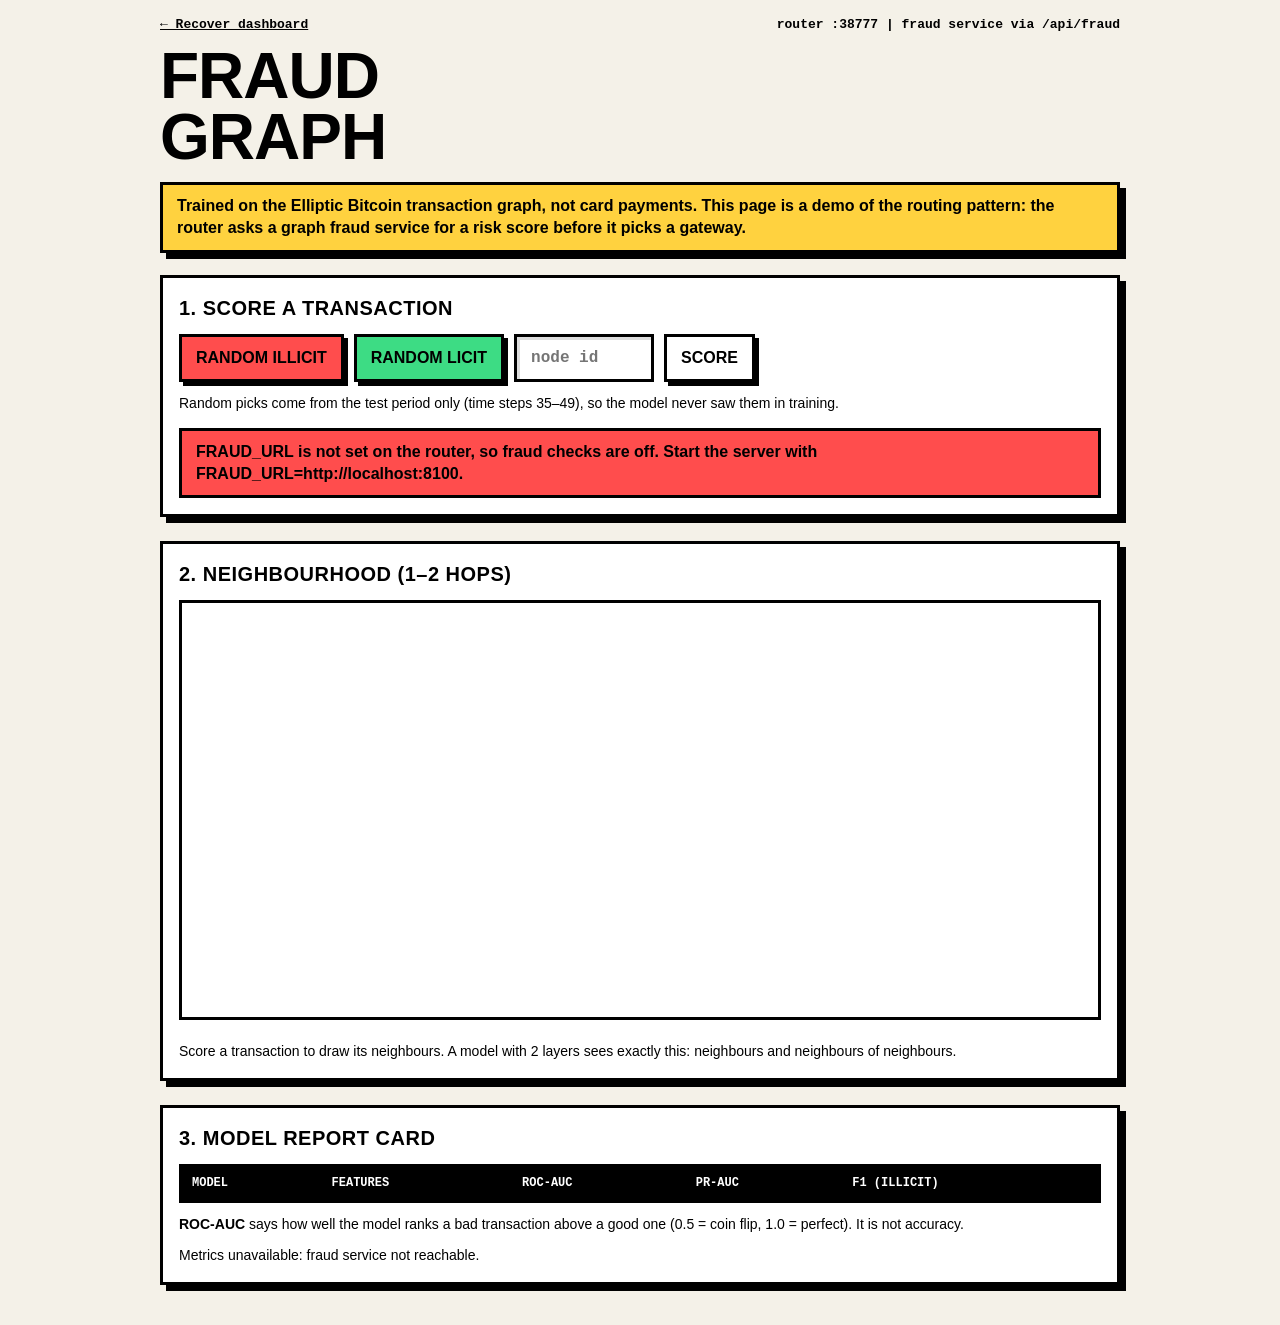
==== web/fraud.html @ 58b9efa0 "Add SmartRoute router + graph fraud check (GCN on Elliptic) - cmd/server/router.go: SmartRoute EWMA/" ====
<!doctype html>
<html lang="en">
<head>
<meta charset="utf-8">
<meta name="viewport" content="width=device-width, initial-scale=1">
<title>Fraud Graph</title>
<style>
  :root{
    --bg:#f4f1e8; --ink:#000; --card:#fff;
    --red:#ff4d4d; --green:#3ddc84; --yellow:#ffd23f;
    --b:3px solid var(--ink); --sh:6px 6px 0 var(--ink);
    --sans:"Helvetica Neue",Helvetica,Arial,sans-serif;
    --mono:ui-monospace,"SF Mono",Menlo,Consolas,monospace;
  }
  *{box-sizing:border-box}
  body{margin:0;background:var(--bg);color:var(--ink);font-family:var(--sans);font-size:16px;line-height:1.4;padding:16px}
  main{max-width:960px;margin:0 auto}
  h1{font-size:clamp(34px,8vw,64px);line-height:.95;margin:0 0 8px;text-transform:uppercase;letter-spacing:-1px;font-weight:900}
  h2{font-size:20px;margin:0 0 12px;text-transform:uppercase;font-weight:900;letter-spacing:.5px}
  a{color:var(--ink);font-weight:700}
  .top{display:flex;justify-content:space-between;align-items:center;gap:12px;flex-wrap:wrap;margin-bottom:12px;font-family:var(--mono);font-size:13px;font-weight:700}
  .note{background:var(--yellow);border:var(--b);box-shadow:var(--sh);padding:10px 14px;font-weight:700;margin:14px 0 22px}
  .card{background:var(--card);border:var(--b);box-shadow:var(--sh);padding:16px;margin-bottom:24px}
  .row{display:flex;gap:10px;flex-wrap:wrap;align-items:stretch}
  button,input{font:inherit;font-weight:800;border:var(--b);border-radius:0;padding:10px 14px;background:var(--card);color:var(--ink)}
  input{font-family:var(--mono);width:140px;box-shadow:inset 3px 3px 0 #0002}
  button{cursor:pointer;box-shadow:4px 4px 0 var(--ink);text-transform:uppercase;transition:none}
  button:active{transform:translate(4px,4px);box-shadow:0 0 0 var(--ink)}
  button:focus-visible,input:focus-visible{outline:3px solid var(--ink);outline-offset:3px}
  .b-red{background:var(--red)} .b-green{background:var(--green)}
  .result{display:grid;grid-template-columns:1fr;gap:16px;margin-top:16px}
  @media(min-width:700px){.result{grid-template-columns:1fr 1fr}}
  .big{font-family:var(--mono);font-size:clamp(56px,14vw,96px);font-weight:900;line-height:1}
  .bar{height:28px;border:var(--b);background:#fff;position:relative;margin:10px 0}
  .bar>i{display:block;height:100%;background:var(--ink)}
  .bar>b{position:absolute;top:-6px;bottom:-6px;width:3px;background:var(--ink)}
  .tick{font-family:var(--mono);font-size:12px;font-weight:700;display:flex;justify-content:space-between}
  .badge{display:inline-block;border:var(--b);box-shadow:4px 4px 0 var(--ink);padding:6px 14px;font-size:28px;font-weight:900;text-transform:uppercase}
  .ROUTED{background:var(--green)} .REVIEW{background:var(--yellow)} .BLOCKED{background:var(--red)}
  dl{margin:14px 0 0;display:grid;grid-template-columns:auto 1fr;gap:4px 14px;font-family:var(--mono);font-size:14px}
  dt{font-weight:800} dd{margin:0}
  svg{width:100%;height:auto;max-height:420px;display:block;background:#fff;border:var(--b)}
  .legend{display:flex;gap:14px;flex-wrap:wrap;font-family:var(--mono);font-size:13px;font-weight:700;margin-top:10px}
  .sw{display:inline-block;width:14px;height:14px;border:3px solid var(--ink);vertical-align:-2px;margin-right:6px}
  .scroll{overflow-x:auto}
  table{border-collapse:collapse;width:100%;font-family:var(--mono);font-size:14px;min-width:560px}
  th,td{border:var(--b);padding:8px 10px;text-align:left}
  th{background:var(--ink);color:#fff;text-transform:uppercase;font-size:12px}
  tr.hl td{background:var(--yellow);font-weight:800}
  .err{background:var(--red);border:var(--b);padding:10px 14px;font-weight:800;margin-top:14px}
  .muted{font-size:14px;margin:12px 0 0}
  .hidden{display:none}
</style>
</head>
<body>
<main>
  <div class="top"><a href="/">&larr; Recover dashboard</a><span id="ports"></span></div>
  <h1>Fraud<br>Graph</h1>
  <div class="note">Trained on the Elliptic Bitcoin transaction graph, not card payments. This page is a demo of the routing pattern: the router asks a graph fraud service for a risk score before it picks a gateway.</div>

  <section class="card" aria-labelledby="h-score">
    <h2 id="h-score">1. Score a transaction</h2>
    <div class="row">
      <button class="b-red" id="bIll">Random illicit</button>
      <button class="b-green" id="bLic">Random licit</button>
      <input id="nodeId" inputmode="numeric" placeholder="node id" aria-label="node id">
      <button id="bGo">Score</button>
    </div>
    <p class="muted">Random picks come from the test period only (time steps 35&ndash;49), so the model never saw them in training.</p>
    <div id="err" class="err hidden" role="alert"></div>
    <div id="result" class="result hidden">
      <div>
        <div class="tick"><span>RISK (P illicit)</span><span id="splitTag"></span></div>
        <div class="big" id="risk">-</div>
        <div class="bar" id="bar"><i id="barFill"></i><b id="tReview"></b><b id="tBlock"></b></div>
        <div class="tick"><span>0</span><span id="tLabels"></span><span>1</span></div>
      </div>
      <div>
        <div class="tick"><span>ROUTER DECISION</span></div>
        <div id="decision" class="badge">-</div>
        <dl>
          <dt>node</dt><dd id="rNode"></dd>
          <dt>known label</dt><dd id="rLabel"></dd>
          <dt>payment</dt><dd id="rPay"></dd>
          <dt>fraud lookup</dt><dd id="rSvc"></dd>
          <dt>round trip</dt><dd id="rRtt"></dd>
          <dt>baseline risk</dt><dd id="rBase"></dd>
        </dl>
        <p class="muted" id="rNote"></p>
      </div>
    </div>
  </section>

  <section class="card" aria-labelledby="h-graph">
    <h2 id="h-graph">2. Neighbourhood (1&ndash;2 hops)</h2>
    <svg id="graph" viewBox="0 0 400 320" role="img" aria-label="Neighbourhood graph of the scored node"></svg>
    <div class="legend" id="legend"></div>
    <p class="muted" id="graphNote">Score a transaction to draw its neighbours. A model with 2 layers sees exactly this: neighbours and neighbours of neighbours.</p>
  </section>

  <section class="card" aria-labelledby="h-report">
    <h2 id="h-report">3. Model report card</h2>
    <div class="scroll"><table id="report"><thead><tr><th>Model</th><th>Features</th><th>ROC-AUC</th><th>PR-AUC</th><th>F1 (illicit)</th></tr></thead><tbody></tbody></table></div>
    <p class="muted"><b>ROC-AUC</b> says how well the model ranks a bad transaction above a good one (0.5 = coin flip, 1.0 = perfect). It is not accuracy.</p>
    <p class="muted" id="reportMeta"></p>
  </section>
</main>

<script>
"use strict";
const $ = id => document.getElementById(id);
let cfg = {fraud_enabled:false};

function show(el, on){ el.classList.toggle("hidden", !on); }
function fail(msg){ const e=$("err"); e.textContent=msg; show(e,true); show($("result"),false); }
async function getJSON(url){
  const r = await fetch(url); if(!r.ok) throw new Error(url+" -> HTTP "+r.status);
  return r.json();
}
function band(risk){
  if(!cfg.fraud_enabled) return "ROUTED";
  return risk>=cfg.block_at ? "BLOCKED" : risk>=cfg.review_at ? "REVIEW" : "ROUTED";
}
const COLOR = {ROUTED:"var(--green)", REVIEW:"var(--yellow)", BLOCKED:"var(--red)"};

async function score(id){
  show($("err"),false);
  const t0 = performance.now();
  let route, detail;
  try{
    // the router does the real work: fraud check first, then gateway routing
    const rr = await fetch("/api/route",{method:"POST",headers:{"Content-Type":"application/json"},
      body:JSON.stringify({amount:499, fraud_node_id:id})});
    route = await rr.json();
    detail = await getJSON("/api/fraud/score/"+id+"?hops=2");
  }catch(e){ return fail("Could not score node "+id+": "+e.message+". Is the fraud service running (make fraud-serve) and FRAUD_URL set?"); }
  const rtt = performance.now()-t0;

  $("rNode").textContent = id;
  $("rLabel").textContent = (detail.label_if_known||"unknown")+" ("+detail.split+(detail.in_sample?", in-sample":"")+")";
  $("risk").textContent = route.fraud_risk!=null ? route.fraud_risk.toFixed(3) : "n/a";
  const r = route.fraud_risk||0;
  $("barFill").style.width = (r*100)+"%";
  $("barFill").style.background = COLOR[route.fraud_decision]||"var(--ink)";
  $("tReview").style.left = (cfg.review_at*100)+"%"; $("tBlock").style.left = (cfg.block_at*100)+"%";
  $("tLabels").textContent = "review "+cfg.review_at+" | block "+cfg.block_at;
  $("splitTag").textContent = detail.split.toUpperCase();
  const d=$("decision"); d.textContent=route.fraud_decision; d.className="badge "+route.fraud_decision;
  $("rPay").textContent = route.status+(route.psp?" via "+route.psp:"")+" (demo amount 499; mock gateways)";
  $("rSvc").textContent = route.fraud_check==="ok" ? route.fraud_latency_ms+" ms (router to fraud service)" : "unavailable, failed open";
  $("rRtt").textContent = rtt.toFixed(0)+" ms (this browser, 3 calls)";
  $("rBase").textContent = detail.baseline_risk.toFixed(3)+" (logistic regression, no graph)";
  const known=detail.label_if_known, dec=route.fraud_decision;
  $("rNote").textContent = route.fraud_check!=="ok" ? "Fraud service did not answer, so the router failed open and routed the payment anyway."
    : known==="illicit" && dec==="ROUTED" ? "Known illicit, but the model scored it low: a miss. At the block threshold the model catches only part of the illicit transactions; see the report card."
    : known==="licit" && dec!=="ROUTED" ? "Known licit, but the model flagged it: a false alarm."
    : "";
  show($("result"),true);
  drawGraph(detail);
}

function svgEl(tag, attrs, text){
  const e=document.createElementNS("http://www.w3.org/2000/svg",tag);
  for(const k in attrs) e.setAttribute(k,attrs[k]);
  if(text!=null) e.textContent=text;
  return e;
}
function drawGraph(d){
  const g=$("graph"); g.replaceChildren();
  const cx=200, cy=160, nodes=[], pos={};
  pos[d.node_id]=[cx,cy];
  const h1=d.top_neighbors.filter(n=>n.hop===1), h2=d.top_neighbors.filter(n=>n.hop===2);
  h1.forEach((n,i)=>{ const a=2*Math.PI*i/Math.max(h1.length,1)-Math.PI/2; n.a=a; pos[n.node_id]=[cx+95*Math.cos(a),cy+95*Math.sin(a)]; });
  const kids={}; h2.forEach(n=>{ (kids[n.via]=kids[n.via]||[]).push(n); });
  h2.forEach(n=>{
    const p=h1.find(x=>x.node_id===n.via); const sib=kids[n.via]; const k=sib.indexOf(n);
    const a=(p?p.a:0)+(k-(sib.length-1)/2)*0.28;
    pos[n.node_id]=[cx+148*Math.cos(a),cy+148*Math.sin(a)];
  });
  // edges first so nodes sit on top
  d.top_neighbors.forEach(n=>{ const a=pos[n.via], b=pos[n.node_id];
    g.appendChild(svgEl("line",{x1:a[0],y1:a[1],x2:b[0],y2:b[1],stroke:"#000","stroke-width":n.hop===1?3:2,"stroke-dasharray":n.hop===1?"":"5 4"})); });
  const all=[{node_id:d.node_id,risk:d.risk,label:d.label_if_known,hop:0}].concat(d.top_neighbors);
  all.forEach(n=>{
    const [x,y]=pos[n.node_id]; const r=n.hop===0?22:n.hop===1?16:12;
    const c=svgEl("circle",{cx:x,cy:y,r:r,fill:COLOR[band(n.risk)],stroke:"#000","stroke-width":3});
    c.appendChild(svgEl("title",{},"node "+n.node_id+" | risk "+n.risk.toFixed(3)+" | known label: "+(n.label||"unknown")));
    g.appendChild(c);
    g.appendChild(svgEl("text",{x:x,y:y+4,"text-anchor":"middle","font-family":"ui-monospace,Menlo,monospace","font-size":n.hop===2?9:11,"font-weight":800},n.risk.toFixed(2)));
    const tag=n.label==="illicit"?"ILL":n.label==="licit"?"LIC":"?";
    g.appendChild(svgEl("text",{x:x,y:y+r+12,"text-anchor":"middle","font-family":"ui-monospace,Menlo,monospace","font-size":9,"font-weight":800},tag));
  });
  const lg=$("legend"); lg.replaceChildren();
  [["ROUTED","risk below review"],["REVIEW","review band"],["BLOCKED","block band"]].forEach(([k,t])=>{
    const s=document.createElement("span"); const sw=document.createElement("span"); sw.className="sw"; sw.style.background=COLOR[k];
    s.append(sw,t); lg.appendChild(s); });
  const s=document.createElement("span"); s.textContent="solid edge = 1 hop, dashed = 2 hops; ILL/LIC = known label, ? = unlabeled"; lg.appendChild(s);
  $("graphNote").textContent = "Node "+d.node_id+" has "+d.degree+" neighbours; showing its riskiest "+h1.length+" and, for the top 3 of those, up to 2 further hops each.";
}

function fmt(m){ return m.toFixed(3); }
function fmtMS(s){ return fmt(s.mean)+" ± "+fmt(s.std); }
async function loadReport(){
  let m;
  try{ m = await getJSON("/api/fraud/metrics"); }
  catch(e){ $("reportMeta").textContent="Metrics unavailable: fraud service not reachable."; return; }
  const rows=[["Logistic regression (no graph)","165","logreg_all165"],["GCN, 2 layers","165","gcn_all165"],
              ["Logistic regression (no graph)","93 local","logreg_local93"],["GCN, 2 layers","93 local","gcn_local93"]];
  const tb=document.querySelector("#report tbody");
  rows.forEach(([name,feat,key])=>{
    const mod=m.models[key]; const tr=document.createElement("tr"); if(key==="gcn_all165") tr.className="hl";
    const cells = mod.summary
      ? [fmtMS(mod.summary.roc_auc),fmtMS(mod.summary.pr_auc),fmtMS(mod.summary.f1_illicit)]
      : [fmt(mod.test.roc_auc),fmt(mod.test.pr_auc),fmt(mod.test.f1_illicit)];
    [name,feat,...cells].forEach(t=>{ const td=document.createElement("td"); td.textContent=t; tr.appendChild(td); });
    tb.appendChild(tr);
  });
  const d=m.dataset, c=m.config, lat=m.serving_latency;
  $("reportMeta").textContent = "Test = time steps 35-49 ("+d.test_labeled+" labeled, "+d.test_illicit+" illicit). Train = steps 1-34 ("+d.train_labeled+" labeled). "
    +d.nodes+" nodes, "+d.edges_undirected+" undirected edges. GCN = mean ± std over "+c.seeds.length+" seeds; logistic regression is deterministic. F1 at threshold "+c.f1_threshold+"."
    +(lat?" Lookup latency on localhost: p50 "+lat.score_1hop.p50_ms.toFixed(1)+" ms, p95 "+lat.score_1hop.p95_ms.toFixed(1)+" ms.":"");
}

async function pick(kind){
  try{ const s=await getJSON("/api/fraud/sample?kind="+kind); $("nodeId").value=s.node_id; await score(s.node_id); }
  catch(e){ fail("Could not fetch a sample: "+e.message); }
}
$("bIll").onclick=()=>pick("illicit");
$("bLic").onclick=()=>pick("licit");
$("bGo").onclick=()=>{ const v=$("nodeId").value.trim(); if(!/^\d+$/.test(v)) return fail("Enter a node id (a whole number)."); score(parseInt(v,10)); };
$("nodeId").addEventListener("keydown",e=>{ if(e.key==="Enter") $("bGo").click(); });

$("ports").textContent = "router :"+(location.port||"80")+" | fraud service via /api/fraud";
(async()=>{
  try{ cfg = await getJSON("/api/route/config"); }catch(e){}
  if(!cfg.fraud_enabled) fail("FRAUD_URL is not set on the router, so fraud checks are off. Start the server with FRAUD_URL=http://localhost:8100.");
  loadReport();
})();
</script>
</body>
</html>
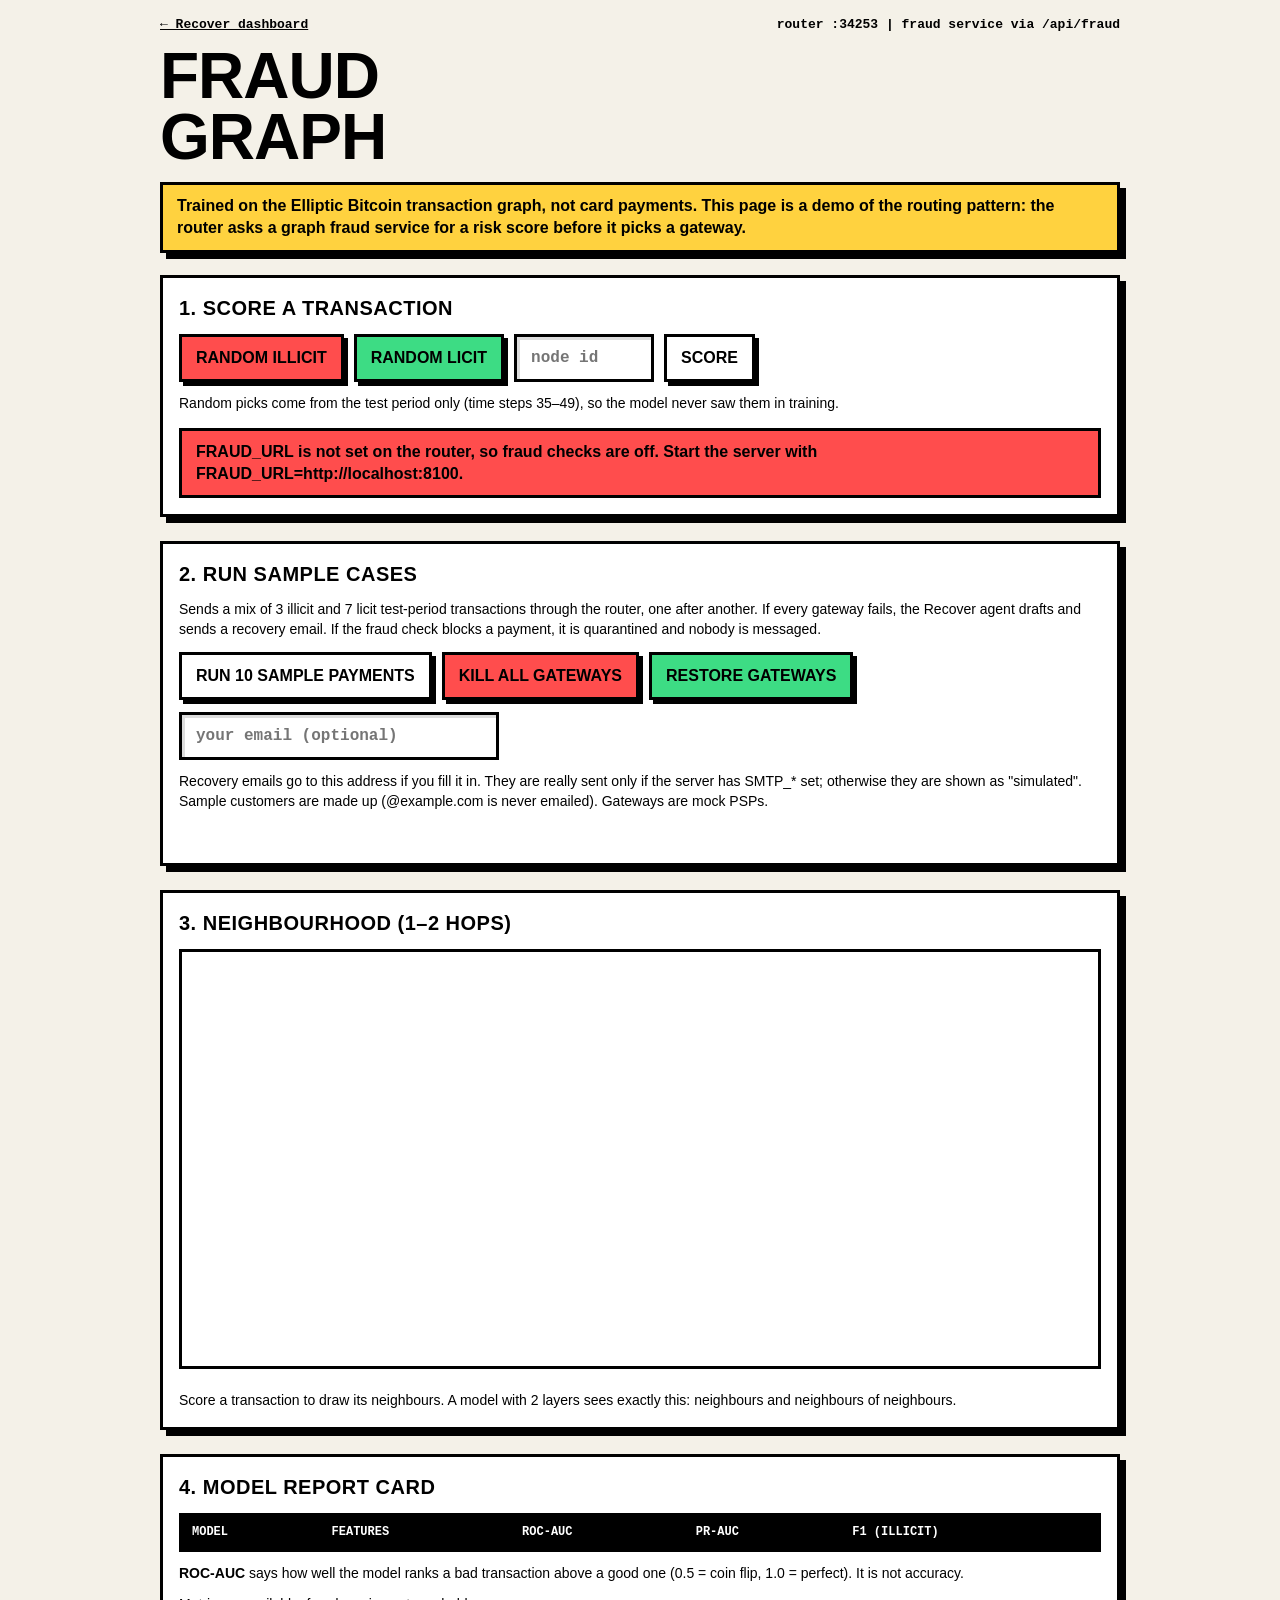
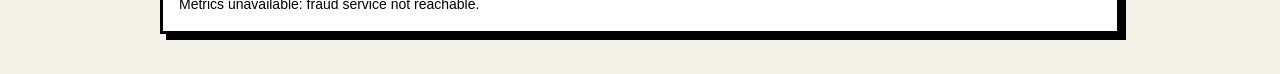
==== commit ce55c6e8: "Hand failed/blocked routed payments to the Recover agent; add sample-case runner - recovery_bridge.g" ====
--- a/web/fraud.html
+++ b/web/fraud.html
@@ -49,6 +49,12 @@
   tr.hl td{background:var(--yellow);font-weight:800}
   .err{background:var(--red);border:var(--b);padding:10px 14px;font-weight:800;margin-top:14px}
   .muted{font-size:14px;margin:12px 0 0}
+  .chips{display:flex;gap:8px;flex-wrap:wrap;margin:12px 0 0}
+  .chip{border:var(--b);padding:4px 10px;font-family:var(--mono);font-size:12px;font-weight:800;background:var(--green)}
+  .chip.open{background:var(--red)} .chip.half_open{background:var(--yellow)}
+  .b-sm{padding:2px 8px;font-size:12px;box-shadow:none;border-width:2px;display:inline-block;font-weight:900}
+  td small{display:block;font-weight:400;opacity:.85;margin-top:4px;max-width:340px}
+  .tally{font-family:var(--mono);font-weight:800;margin-top:12px}
   .hidden{display:none}
 </style>
 </head>
@@ -91,15 +97,33 @@
     </div>
   </section>
 
+  <section class="card" aria-labelledby="h-sim">
+    <h2 id="h-sim">2. Run sample cases</h2>
+    <p class="muted" style="margin-top:0">Sends a mix of 3 illicit and 7 licit test-period transactions through the router, one after another. If every gateway fails, the Recover agent drafts and sends a recovery email. If the fraud check blocks a payment, it is quarantined and nobody is messaged.</p>
+    <div class="row" style="margin-top:12px">
+      <button id="bRun">Run 10 sample payments</button>
+      <button class="b-red" id="bKill">Kill all gateways</button>
+      <button class="b-green" id="bRestore">Restore gateways</button>
+    </div>
+    <div class="row" style="margin-top:12px">
+      <input id="inbox" type="email" placeholder="your email (optional)" aria-label="send recovery emails to" style="width:min(320px,100%)">
+    </div>
+    <p class="muted">Recovery emails go to this address if you fill it in. They are really sent only if the server has SMTP_* set; otherwise they are shown as "simulated". Sample customers are made up (@example.com is never emailed). Gateways are mock PSPs.</p>
+    <div class="chips" id="gw"></div>
+    <p class="muted" id="chaosState"></p>
+    <div class="scroll"><table id="simTable" class="hidden"><thead><tr><th>Node</th><th>Amount</th><th>Risk</th><th>Fraud check</th><th>Payment</th><th>Recover agent</th></tr></thead><tbody></tbody></table></div>
+    <div class="tally" id="tally"></div>
+  </section>
+
   <section class="card" aria-labelledby="h-graph">
-    <h2 id="h-graph">2. Neighbourhood (1&ndash;2 hops)</h2>
+    <h2 id="h-graph">3. Neighbourhood (1&ndash;2 hops)</h2>
     <svg id="graph" viewBox="0 0 400 320" role="img" aria-label="Neighbourhood graph of the scored node"></svg>
     <div class="legend" id="legend"></div>
     <p class="muted" id="graphNote">Score a transaction to draw its neighbours. A model with 2 layers sees exactly this: neighbours and neighbours of neighbours.</p>
   </section>
 
   <section class="card" aria-labelledby="h-report">
-    <h2 id="h-report">3. Model report card</h2>
+    <h2 id="h-report">4. Model report card</h2>
     <div class="scroll"><table id="report"><thead><tr><th>Model</th><th>Features</th><th>ROC-AUC</th><th>PR-AUC</th><th>F1 (illicit)</th></tr></thead><tbody></tbody></table></div>
     <p class="muted"><b>ROC-AUC</b> says how well the model ranks a bad transaction above a good one (0.5 = coin flip, 1.0 = perfect). It is not accuracy.</p>
     <p class="muted" id="reportMeta"></p>
@@ -230,11 +254,66 @@
 $("bGo").onclick=()=>{ const v=$("nodeId").value.trim(); if(!/^\d+$/.test(v)) return fail("Enter a node id (a whole number)."); score(parseInt(v,10)); };
 $("nodeId").addEventListener("keydown",e=>{ if(e.key==="Enter") $("bGo").click(); });
 
+const NAMES=["Aarav","Diya","Kabir","Meera","Rohan","Ananya","Vivaan","Isha","Arjun","Saanvi","Tara","Dev"];
+const rnd=n=>Math.floor(Math.random()*n);
+async function refreshGateways(){
+  try{
+    const st=await getJSON("/api/route/stats"); const box=$("gw"); box.replaceChildren();
+    st.psps.forEach(p=>{ const c=document.createElement("span"); c.className="chip "+p.breaker;
+      c.textContent=p.name+" | breaker "+p.breaker+" | success EWMA "+p.ewma_success; box.appendChild(c); });
+  }catch(e){}
+}
+async function chaos(down){
+  try{
+    const r=await fetch("/api/route/chaos?psp=all&down="+down,{method:"POST"}); if(!r.ok) throw new Error("HTTP "+r.status);
+    $("chaosState").textContent = down ? "All gateways are OFFLINE. Payments will fail and go to the Recover agent." : "Gateways restored. The router's breakers close again after a successful payment.";
+    refreshGateways();
+  }catch(e){ fail("Could not reach the mock gateways: "+e.message+". Is `make psps` running?"); }
+}
+function cell(tr, text, cls){ const td=document.createElement("td"); td.textContent=text; if(cls) td.className=cls; tr.appendChild(td); return td; }
+async function runSamples(){
+  show($("err"),false);
+  if(!cfg.fraud_enabled) return fail("FRAUD_URL is not set on the router, so there is nothing to run.");
+  const btn=$("bRun"); btn.disabled=true;
+  const tb=document.querySelector("#simTable tbody"); tb.replaceChildren(); show($("simTable"),true);
+  const t={ROUTED:0,REVIEW:0,BLOCKED:0,paid:0,failed:0,email:0,quarantined:0,other:0};
+  const kinds=[0,1,2,3,4,5,6,7,8,9].map(i=>i<3?"illicit":"licit").sort(()=>Math.random()-.5);
+  try{
+    for(const kind of kinds){
+      const s=await getJSON("/api/fraud/sample?kind="+kind);
+      const name=NAMES[rnd(NAMES.length)];
+      const body={amount:(rnd(491)+10)*1000, fraud_node_id:s.node_id, customer_name:name,
+                  customer_email:name.toLowerCase()+"@example.com", currency:"INR"};
+      const to=$("inbox").value.trim(); if(to) body.demo_recipient=to;
+      const j=await (await fetch("/api/route",{method:"POST",headers:{"Content-Type":"application/json"},body:JSON.stringify(body)})).json();
+      const tr=document.createElement("tr");
+      cell(tr, s.node_id+" ("+kind+")");
+      cell(tr, "INR "+(body.amount/100));
+      cell(tr, j.fraud_risk!=null ? j.fraud_risk.toFixed(3) : "n/a");
+      const d=cell(tr, j.fraud_decision); d.classList.add(j.fraud_decision); d.style.fontWeight="900";
+      cell(tr, j.status==="success" ? "success via "+j.psp : j.status==="blocked" ? "blocked, no gateway tried" : "FAILED after "+j.attempts+" tries ("+(j.tried||[]).join(", ")+")");
+      const rc=cell(tr, "-");
+      if(j.recovery){
+        const a=j.recovery; rc.textContent=a.type+" / "+a.channel+": "+a.status;
+        const sm=document.createElement("small"); sm.textContent=a.detail+(a.message?"  \u201c"+a.message+"\u201d":""); rc.appendChild(sm);
+        if(a.status==="skipped"&&j.status==="blocked") t.quarantined++; else if(a.status==="sent"||a.status==="simulated") t.email++; else t.other++;
+      }
+      tb.appendChild(tr);
+      t[j.fraud_decision]++; if(j.status==="success") t.paid++; else if(j.status!=="blocked") t.failed++;
+      $("tally").textContent="ROUTED "+t.ROUTED+" | REVIEW "+t.REVIEW+" | BLOCKED "+t.BLOCKED+" | paid "+t.paid+" | gateways failed "+t.failed+" | recovery messages "+t.email+" | quarantined "+t.quarantined+(t.other?" | other "+t.other:"");
+    }
+  }catch(e){ fail("Sample run stopped: "+e.message); }
+  btn.disabled=false; refreshGateways();
+}
+$("bRun").onclick=runSamples;
+$("bKill").onclick=()=>chaos(true);
+$("bRestore").onclick=()=>chaos(false);
+
 $("ports").textContent = "router :"+(location.port||"80")+" | fraud service via /api/fraud";
 (async()=>{
   try{ cfg = await getJSON("/api/route/config"); }catch(e){}
   if(!cfg.fraud_enabled) fail("FRAUD_URL is not set on the router, so fraud checks are off. Start the server with FRAUD_URL=http://localhost:8100.");
-  loadReport();
+  loadReport(); refreshGateways();
 })();
 </script>
 </body>
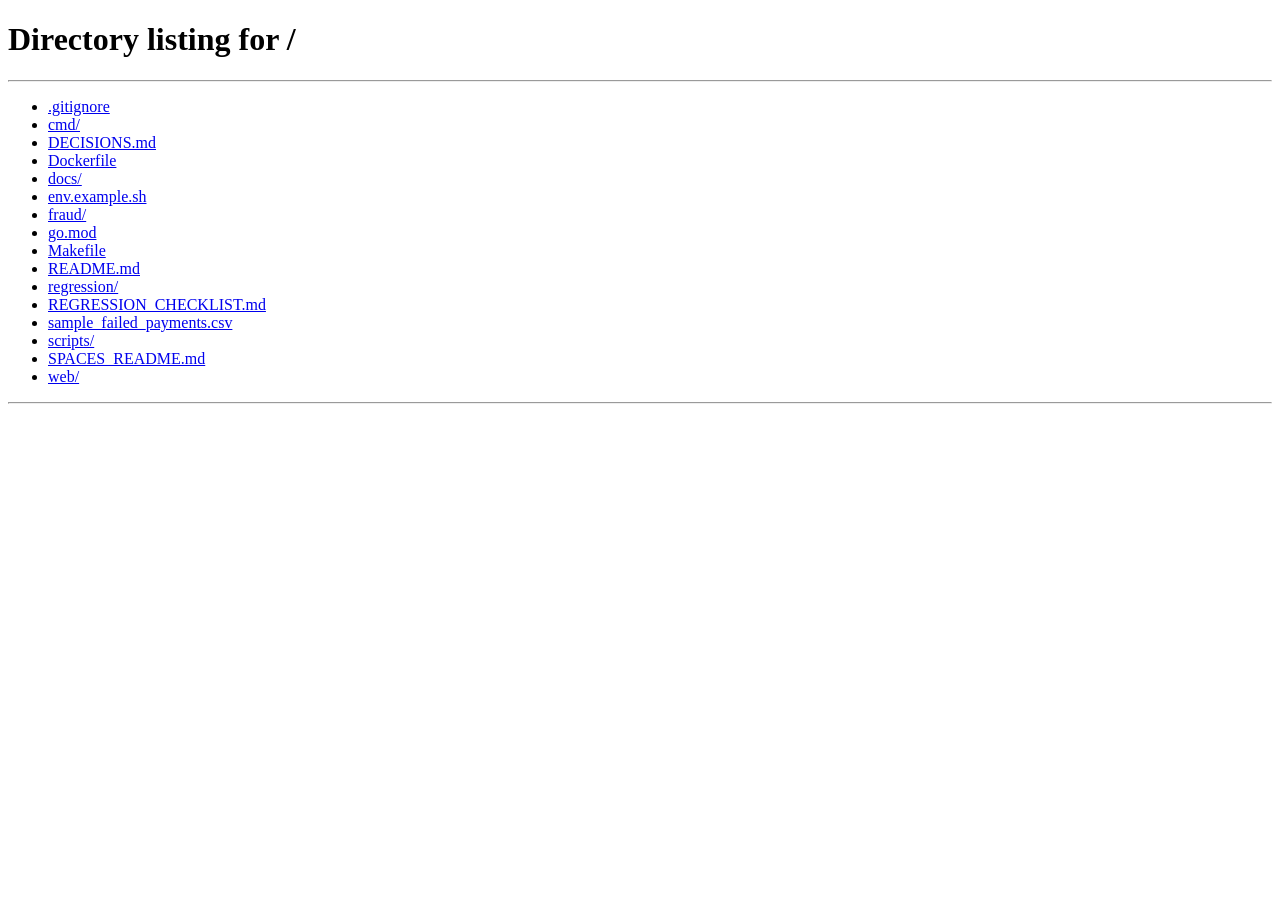
==== commit 8b616079: "Redesign dashboard (black + blue neobrutalism) with live pipeline diagram and charts One app, one da" ====
--- a/web/fraud.html
+++ b/web/fraud.html
@@ -1,320 +1,5 @@
 <!doctype html>
-<html lang="en">
-<head>
 <meta charset="utf-8">
-<meta name="viewport" content="width=device-width, initial-scale=1">
-<title>Fraud Graph</title>
-<style>
-  :root{
-    --bg:#f4f1e8; --ink:#000; --card:#fff;
-    --red:#ff4d4d; --green:#3ddc84; --yellow:#ffd23f;
-    --b:3px solid var(--ink); --sh:6px 6px 0 var(--ink);
-    --sans:"Helvetica Neue",Helvetica,Arial,sans-serif;
-    --mono:ui-monospace,"SF Mono",Menlo,Consolas,monospace;
-  }
-  *{box-sizing:border-box}
-  body{margin:0;background:var(--bg);color:var(--ink);font-family:var(--sans);font-size:16px;line-height:1.4;padding:16px}
-  main{max-width:960px;margin:0 auto}
-  h1{font-size:clamp(34px,8vw,64px);line-height:.95;margin:0 0 8px;text-transform:uppercase;letter-spacing:-1px;font-weight:900}
-  h2{font-size:20px;margin:0 0 12px;text-transform:uppercase;font-weight:900;letter-spacing:.5px}
-  a{color:var(--ink);font-weight:700}
-  .top{display:flex;justify-content:space-between;align-items:center;gap:12px;flex-wrap:wrap;margin-bottom:12px;font-family:var(--mono);font-size:13px;font-weight:700}
-  .note{background:var(--yellow);border:var(--b);box-shadow:var(--sh);padding:10px 14px;font-weight:700;margin:14px 0 22px}
-  .card{background:var(--card);border:var(--b);box-shadow:var(--sh);padding:16px;margin-bottom:24px}
-  .row{display:flex;gap:10px;flex-wrap:wrap;align-items:stretch}
-  button,input{font:inherit;font-weight:800;border:var(--b);border-radius:0;padding:10px 14px;background:var(--card);color:var(--ink)}
-  input{font-family:var(--mono);width:140px;box-shadow:inset 3px 3px 0 #0002}
-  button{cursor:pointer;box-shadow:4px 4px 0 var(--ink);text-transform:uppercase;transition:none}
-  button:active{transform:translate(4px,4px);box-shadow:0 0 0 var(--ink)}
-  button:focus-visible,input:focus-visible{outline:3px solid var(--ink);outline-offset:3px}
-  .b-red{background:var(--red)} .b-green{background:var(--green)}
-  .result{display:grid;grid-template-columns:1fr;gap:16px;margin-top:16px}
-  @media(min-width:700px){.result{grid-template-columns:1fr 1fr}}
-  .big{font-family:var(--mono);font-size:clamp(56px,14vw,96px);font-weight:900;line-height:1}
-  .bar{height:28px;border:var(--b);background:#fff;position:relative;margin:10px 0}
-  .bar>i{display:block;height:100%;background:var(--ink)}
-  .bar>b{position:absolute;top:-6px;bottom:-6px;width:3px;background:var(--ink)}
-  .tick{font-family:var(--mono);font-size:12px;font-weight:700;display:flex;justify-content:space-between}
-  .badge{display:inline-block;border:var(--b);box-shadow:4px 4px 0 var(--ink);padding:6px 14px;font-size:28px;font-weight:900;text-transform:uppercase}
-  .ROUTED{background:var(--green)} .REVIEW{background:var(--yellow)} .BLOCKED{background:var(--red)}
-  dl{margin:14px 0 0;display:grid;grid-template-columns:auto 1fr;gap:4px 14px;font-family:var(--mono);font-size:14px}
-  dt{font-weight:800} dd{margin:0}
-  svg{width:100%;height:auto;max-height:420px;display:block;background:#fff;border:var(--b)}
-  .legend{display:flex;gap:14px;flex-wrap:wrap;font-family:var(--mono);font-size:13px;font-weight:700;margin-top:10px}
-  .sw{display:inline-block;width:14px;height:14px;border:3px solid var(--ink);vertical-align:-2px;margin-right:6px}
-  .scroll{overflow-x:auto}
-  table{border-collapse:collapse;width:100%;font-family:var(--mono);font-size:14px;min-width:560px}
-  th,td{border:var(--b);padding:8px 10px;text-align:left}
-  th{background:var(--ink);color:#fff;text-transform:uppercase;font-size:12px}
-  tr.hl td{background:var(--yellow);font-weight:800}
-  .err{background:var(--red);border:var(--b);padding:10px 14px;font-weight:800;margin-top:14px}
-  .muted{font-size:14px;margin:12px 0 0}
-  .chips{display:flex;gap:8px;flex-wrap:wrap;margin:12px 0 0}
-  .chip{border:var(--b);padding:4px 10px;font-family:var(--mono);font-size:12px;font-weight:800;background:var(--green)}
-  .chip.open{background:var(--red)} .chip.half_open{background:var(--yellow)}
-  .b-sm{padding:2px 8px;font-size:12px;box-shadow:none;border-width:2px;display:inline-block;font-weight:900}
-  td small{display:block;font-weight:400;opacity:.85;margin-top:4px;max-width:340px}
-  .tally{font-family:var(--mono);font-weight:800;margin-top:12px}
-  .hidden{display:none}
-</style>
-</head>
-<body>
-<main>
-  <div class="top"><a href="/">&larr; Recover dashboard</a><span id="ports"></span></div>
-  <h1>Fraud<br>Graph</h1>
-  <div class="note">Trained on the Elliptic Bitcoin transaction graph, not card payments. This page is a demo of the routing pattern: the router asks a graph fraud service for a risk score before it picks a gateway.</div>
-
-  <section class="card" aria-labelledby="h-score">
-    <h2 id="h-score">1. Score a transaction</h2>
-    <div class="row">
-      <button class="b-red" id="bIll">Random illicit</button>
-      <button class="b-green" id="bLic">Random licit</button>
-      <input id="nodeId" inputmode="numeric" placeholder="node id" aria-label="node id">
-      <button id="bGo">Score</button>
-    </div>
-    <p class="muted">Random picks come from the test period only (time steps 35&ndash;49), so the model never saw them in training.</p>
-    <div id="err" class="err hidden" role="alert"></div>
-    <div id="result" class="result hidden">
-      <div>
-        <div class="tick"><span>RISK (P illicit)</span><span id="splitTag"></span></div>
-        <div class="big" id="risk">-</div>
-        <div class="bar" id="bar"><i id="barFill"></i><b id="tReview"></b><b id="tBlock"></b></div>
-        <div class="tick"><span>0</span><span id="tLabels"></span><span>1</span></div>
-      </div>
-      <div>
-        <div class="tick"><span>ROUTER DECISION</span></div>
-        <div id="decision" class="badge">-</div>
-        <dl>
-          <dt>node</dt><dd id="rNode"></dd>
-          <dt>known label</dt><dd id="rLabel"></dd>
-          <dt>payment</dt><dd id="rPay"></dd>
-          <dt>fraud lookup</dt><dd id="rSvc"></dd>
-          <dt>round trip</dt><dd id="rRtt"></dd>
-          <dt>baseline risk</dt><dd id="rBase"></dd>
-        </dl>
-        <p class="muted" id="rNote"></p>
-      </div>
-    </div>
-  </section>
-
-  <section class="card" aria-labelledby="h-sim">
-    <h2 id="h-sim">2. Run sample cases</h2>
-    <p class="muted" style="margin-top:0">Sends a mix of 3 illicit and 7 licit test-period transactions through the router, one after another. If every gateway fails, the Recover agent drafts and sends a recovery email. If the fraud check blocks a payment, it is quarantined and nobody is messaged.</p>
-    <div class="row" style="margin-top:12px">
-      <button id="bRun">Run 10 sample payments</button>
-      <button class="b-red" id="bKill">Kill all gateways</button>
-      <button class="b-green" id="bRestore">Restore gateways</button>
-    </div>
-    <div class="row" style="margin-top:12px">
-      <input id="inbox" type="email" placeholder="your email (optional)" aria-label="send recovery emails to" style="width:min(320px,100%)">
-    </div>
-    <p class="muted">Recovery emails go to this address if you fill it in. They are really sent only if the server has SMTP_* set; otherwise they are shown as "simulated". Sample customers are made up (@example.com is never emailed). Gateways are mock PSPs.</p>
-    <div class="chips" id="gw"></div>
-    <p class="muted" id="chaosState"></p>
-    <div class="scroll"><table id="simTable" class="hidden"><thead><tr><th>Node</th><th>Amount</th><th>Risk</th><th>Fraud check</th><th>Payment</th><th>Recover agent</th></tr></thead><tbody></tbody></table></div>
-    <div class="tally" id="tally"></div>
-  </section>
-
-  <section class="card" aria-labelledby="h-graph">
-    <h2 id="h-graph">3. Neighbourhood (1&ndash;2 hops)</h2>
-    <svg id="graph" viewBox="0 0 400 320" role="img" aria-label="Neighbourhood graph of the scored node"></svg>
-    <div class="legend" id="legend"></div>
-    <p class="muted" id="graphNote">Score a transaction to draw its neighbours. A model with 2 layers sees exactly this: neighbours and neighbours of neighbours.</p>
-  </section>
-
-  <section class="card" aria-labelledby="h-report">
-    <h2 id="h-report">4. Model report card</h2>
-    <div class="scroll"><table id="report"><thead><tr><th>Model</th><th>Features</th><th>ROC-AUC</th><th>PR-AUC</th><th>F1 (illicit)</th></tr></thead><tbody></tbody></table></div>
-    <p class="muted"><b>ROC-AUC</b> says how well the model ranks a bad transaction above a good one (0.5 = coin flip, 1.0 = perfect). It is not accuracy.</p>
-    <p class="muted" id="reportMeta"></p>
-  </section>
-</main>
-
-<script>
-"use strict";
-const $ = id => document.getElementById(id);
-let cfg = {fraud_enabled:false};
-
-function show(el, on){ el.classList.toggle("hidden", !on); }
-function fail(msg){ const e=$("err"); e.textContent=msg; show(e,true); show($("result"),false); }
-async function getJSON(url){
-  const r = await fetch(url); if(!r.ok) throw new Error(url+" -> HTTP "+r.status);
-  return r.json();
-}
-function band(risk){
-  if(!cfg.fraud_enabled) return "ROUTED";
-  return risk>=cfg.block_at ? "BLOCKED" : risk>=cfg.review_at ? "REVIEW" : "ROUTED";
-}
-const COLOR = {ROUTED:"var(--green)", REVIEW:"var(--yellow)", BLOCKED:"var(--red)"};
-
-async function score(id){
-  show($("err"),false);
-  const t0 = performance.now();
-  let route, detail;
-  try{
-    // the router does the real work: fraud check first, then gateway routing
-    const rr = await fetch("/api/route",{method:"POST",headers:{"Content-Type":"application/json"},
-      body:JSON.stringify({amount:499, fraud_node_id:id})});
-    route = await rr.json();
-    detail = await getJSON("/api/fraud/score/"+id+"?hops=2");
-  }catch(e){ return fail("Could not score node "+id+": "+e.message+". Is the fraud service running (make fraud-serve) and FRAUD_URL set?"); }
-  const rtt = performance.now()-t0;
-
-  $("rNode").textContent = id;
-  $("rLabel").textContent = (detail.label_if_known||"unknown")+" ("+detail.split+(detail.in_sample?", in-sample":"")+")";
-  $("risk").textContent = route.fraud_risk!=null ? route.fraud_risk.toFixed(3) : "n/a";
-  const r = route.fraud_risk||0;
-  $("barFill").style.width = (r*100)+"%";
-  $("barFill").style.background = COLOR[route.fraud_decision]||"var(--ink)";
-  $("tReview").style.left = (cfg.review_at*100)+"%"; $("tBlock").style.left = (cfg.block_at*100)+"%";
-  $("tLabels").textContent = "review "+cfg.review_at+" | block "+cfg.block_at;
-  $("splitTag").textContent = detail.split.toUpperCase();
-  const d=$("decision"); d.textContent=route.fraud_decision; d.className="badge "+route.fraud_decision;
-  $("rPay").textContent = route.status+(route.psp?" via "+route.psp:"")+" (demo amount 499; mock gateways)";
-  $("rSvc").textContent = route.fraud_check==="ok" ? route.fraud_latency_ms+" ms (router to fraud service)" : "unavailable, failed open";
-  $("rRtt").textContent = rtt.toFixed(0)+" ms (this browser, 3 calls)";
-  $("rBase").textContent = detail.baseline_risk.toFixed(3)+" (logistic regression, no graph)";
-  const known=detail.label_if_known, dec=route.fraud_decision;
-  $("rNote").textContent = route.fraud_check!=="ok" ? "Fraud service did not answer, so the router failed open and routed the payment anyway."
-    : known==="illicit" && dec==="ROUTED" ? "Known illicit, but the model scored it low: a miss. At the block threshold the model catches only part of the illicit transactions; see the report card."
-    : known==="licit" && dec!=="ROUTED" ? "Known licit, but the model flagged it: a false alarm."
-    : "";
-  show($("result"),true);
-  drawGraph(detail);
-}
-
-function svgEl(tag, attrs, text){
-  const e=document.createElementNS("http://www.w3.org/2000/svg",tag);
-  for(const k in attrs) e.setAttribute(k,attrs[k]);
-  if(text!=null) e.textContent=text;
-  return e;
-}
-function drawGraph(d){
-  const g=$("graph"); g.replaceChildren();
-  const cx=200, cy=160, nodes=[], pos={};
-  pos[d.node_id]=[cx,cy];
-  const h1=d.top_neighbors.filter(n=>n.hop===1), h2=d.top_neighbors.filter(n=>n.hop===2);
-  h1.forEach((n,i)=>{ const a=2*Math.PI*i/Math.max(h1.length,1)-Math.PI/2; n.a=a; pos[n.node_id]=[cx+95*Math.cos(a),cy+95*Math.sin(a)]; });
-  const kids={}; h2.forEach(n=>{ (kids[n.via]=kids[n.via]||[]).push(n); });
-  h2.forEach(n=>{
-    const p=h1.find(x=>x.node_id===n.via); const sib=kids[n.via]; const k=sib.indexOf(n);
-    const a=(p?p.a:0)+(k-(sib.length-1)/2)*0.28;
-    pos[n.node_id]=[cx+148*Math.cos(a),cy+148*Math.sin(a)];
-  });
-  // edges first so nodes sit on top
-  d.top_neighbors.forEach(n=>{ const a=pos[n.via], b=pos[n.node_id];
-    g.appendChild(svgEl("line",{x1:a[0],y1:a[1],x2:b[0],y2:b[1],stroke:"#000","stroke-width":n.hop===1?3:2,"stroke-dasharray":n.hop===1?"":"5 4"})); });
-  const all=[{node_id:d.node_id,risk:d.risk,label:d.label_if_known,hop:0}].concat(d.top_neighbors);
-  all.forEach(n=>{
-    const [x,y]=pos[n.node_id]; const r=n.hop===0?22:n.hop===1?16:12;
-    const c=svgEl("circle",{cx:x,cy:y,r:r,fill:COLOR[band(n.risk)],stroke:"#000","stroke-width":3});
-    c.appendChild(svgEl("title",{},"node "+n.node_id+" | risk "+n.risk.toFixed(3)+" | known label: "+(n.label||"unknown")));
-    g.appendChild(c);
-    g.appendChild(svgEl("text",{x:x,y:y+4,"text-anchor":"middle","font-family":"ui-monospace,Menlo,monospace","font-size":n.hop===2?9:11,"font-weight":800},n.risk.toFixed(2)));
-    const tag=n.label==="illicit"?"ILL":n.label==="licit"?"LIC":"?";
-    g.appendChild(svgEl("text",{x:x,y:y+r+12,"text-anchor":"middle","font-family":"ui-monospace,Menlo,monospace","font-size":9,"font-weight":800},tag));
-  });
-  const lg=$("legend"); lg.replaceChildren();
-  [["ROUTED","risk below review"],["REVIEW","review band"],["BLOCKED","block band"]].forEach(([k,t])=>{
-    const s=document.createElement("span"); const sw=document.createElement("span"); sw.className="sw"; sw.style.background=COLOR[k];
-    s.append(sw,t); lg.appendChild(s); });
-  const s=document.createElement("span"); s.textContent="solid edge = 1 hop, dashed = 2 hops; ILL/LIC = known label, ? = unlabeled"; lg.appendChild(s);
-  $("graphNote").textContent = "Node "+d.node_id+" has "+d.degree+" neighbours; showing its riskiest "+h1.length+" and, for the top 3 of those, up to 2 further hops each.";
-}
-
-function fmt(m){ return m.toFixed(3); }
-function fmtMS(s){ return fmt(s.mean)+" ± "+fmt(s.std); }
-async function loadReport(){
-  let m;
-  try{ m = await getJSON("/api/fraud/metrics"); }
-  catch(e){ $("reportMeta").textContent="Metrics unavailable: fraud service not reachable."; return; }
-  const rows=[["Logistic regression (no graph)","165","logreg_all165"],["GCN, 2 layers","165","gcn_all165"],
-              ["Logistic regression (no graph)","93 local","logreg_local93"],["GCN, 2 layers","93 local","gcn_local93"]];
-  const tb=document.querySelector("#report tbody");
-  rows.forEach(([name,feat,key])=>{
-    const mod=m.models[key]; const tr=document.createElement("tr"); if(key==="gcn_all165") tr.className="hl";
-    const cells = mod.summary
-      ? [fmtMS(mod.summary.roc_auc),fmtMS(mod.summary.pr_auc),fmtMS(mod.summary.f1_illicit)]
-      : [fmt(mod.test.roc_auc),fmt(mod.test.pr_auc),fmt(mod.test.f1_illicit)];
-    [name,feat,...cells].forEach(t=>{ const td=document.createElement("td"); td.textContent=t; tr.appendChild(td); });
-    tb.appendChild(tr);
-  });
-  const d=m.dataset, c=m.config, lat=m.serving_latency;
-  $("reportMeta").textContent = "Test = time steps 35-49 ("+d.test_labeled+" labeled, "+d.test_illicit+" illicit). Train = steps 1-34 ("+d.train_labeled+" labeled). "
-    +d.nodes+" nodes, "+d.edges_undirected+" undirected edges. GCN = mean ± std over "+c.seeds.length+" seeds; logistic regression is deterministic. F1 at threshold "+c.f1_threshold+"."
-    +(lat?" Lookup latency on localhost: p50 "+lat.score_1hop.p50_ms.toFixed(1)+" ms, p95 "+lat.score_1hop.p95_ms.toFixed(1)+" ms.":"");
-}
-
-async function pick(kind){
-  try{ const s=await getJSON("/api/fraud/sample?kind="+kind); $("nodeId").value=s.node_id; await score(s.node_id); }
-  catch(e){ fail("Could not fetch a sample: "+e.message); }
-}
-$("bIll").onclick=()=>pick("illicit");
-$("bLic").onclick=()=>pick("licit");
-$("bGo").onclick=()=>{ const v=$("nodeId").value.trim(); if(!/^\d+$/.test(v)) return fail("Enter a node id (a whole number)."); score(parseInt(v,10)); };
-$("nodeId").addEventListener("keydown",e=>{ if(e.key==="Enter") $("bGo").click(); });
-
-const NAMES=["Aarav","Diya","Kabir","Meera","Rohan","Ananya","Vivaan","Isha","Arjun","Saanvi","Tara","Dev"];
-const rnd=n=>Math.floor(Math.random()*n);
-async function refreshGateways(){
-  try{
-    const st=await getJSON("/api/route/stats"); const box=$("gw"); box.replaceChildren();
-    st.psps.forEach(p=>{ const c=document.createElement("span"); c.className="chip "+p.breaker;
-      c.textContent=p.name+" | breaker "+p.breaker+" | success EWMA "+p.ewma_success; box.appendChild(c); });
-  }catch(e){}
-}
-async function chaos(down){
-  try{
-    const r=await fetch("/api/route/chaos?psp=all&down="+down,{method:"POST"}); if(!r.ok) throw new Error("HTTP "+r.status);
-    $("chaosState").textContent = down ? "All gateways are OFFLINE. Payments will fail and go to the Recover agent." : "Gateways restored. The router's breakers close again after a successful payment.";
-    refreshGateways();
-  }catch(e){ fail("Could not reach the mock gateways: "+e.message+". Is `make psps` running?"); }
-}
-function cell(tr, text, cls){ const td=document.createElement("td"); td.textContent=text; if(cls) td.className=cls; tr.appendChild(td); return td; }
-async function runSamples(){
-  show($("err"),false);
-  if(!cfg.fraud_enabled) return fail("FRAUD_URL is not set on the router, so there is nothing to run.");
-  const btn=$("bRun"); btn.disabled=true;
-  const tb=document.querySelector("#simTable tbody"); tb.replaceChildren(); show($("simTable"),true);
-  const t={ROUTED:0,REVIEW:0,BLOCKED:0,paid:0,failed:0,email:0,quarantined:0,other:0};
-  const kinds=[0,1,2,3,4,5,6,7,8,9].map(i=>i<3?"illicit":"licit").sort(()=>Math.random()-.5);
-  try{
-    for(const kind of kinds){
-      const s=await getJSON("/api/fraud/sample?kind="+kind);
-      const name=NAMES[rnd(NAMES.length)];
-      const body={amount:(rnd(491)+10)*1000, fraud_node_id:s.node_id, customer_name:name,
-                  customer_email:name.toLowerCase()+"@example.com", currency:"INR"};
-      const to=$("inbox").value.trim(); if(to) body.demo_recipient=to;
-      const j=await (await fetch("/api/route",{method:"POST",headers:{"Content-Type":"application/json"},body:JSON.stringify(body)})).json();
-      const tr=document.createElement("tr");
-      cell(tr, s.node_id+" ("+kind+")");
-      cell(tr, "INR "+(body.amount/100));
-      cell(tr, j.fraud_risk!=null ? j.fraud_risk.toFixed(3) : "n/a");
-      const d=cell(tr, j.fraud_decision); d.classList.add(j.fraud_decision); d.style.fontWeight="900";
-      cell(tr, j.status==="success" ? "success via "+j.psp : j.status==="blocked" ? "blocked, no gateway tried" : "FAILED after "+j.attempts+" tries ("+(j.tried||[]).join(", ")+")");
-      const rc=cell(tr, "-");
-      if(j.recovery){
-        const a=j.recovery; rc.textContent=a.type+" / "+a.channel+": "+a.status;
-        const sm=document.createElement("small"); sm.textContent=a.detail+(a.message?"  \u201c"+a.message+"\u201d":""); rc.appendChild(sm);
-        if(a.status==="skipped"&&j.status==="blocked") t.quarantined++; else if(a.status==="sent"||a.status==="simulated") t.email++; else t.other++;
-      }
-      tb.appendChild(tr);
-      t[j.fraud_decision]++; if(j.status==="success") t.paid++; else if(j.status!=="blocked") t.failed++;
-      $("tally").textContent="ROUTED "+t.ROUTED+" | REVIEW "+t.REVIEW+" | BLOCKED "+t.BLOCKED+" | paid "+t.paid+" | gateways failed "+t.failed+" | recovery messages "+t.email+" | quarantined "+t.quarantined+(t.other?" | other "+t.other:"");
-    }
-  }catch(e){ fail("Sample run stopped: "+e.message); }
-  btn.disabled=false; refreshGateways();
-}
-$("bRun").onclick=runSamples;
-$("bKill").onclick=()=>chaos(true);
-$("bRestore").onclick=()=>chaos(false);
-
-$("ports").textContent = "router :"+(location.port||"80")+" | fraud service via /api/fraud";
-(async()=>{
-  try{ cfg = await getJSON("/api/route/config"); }catch(e){}
-  if(!cfg.fraud_enabled) fail("FRAUD_URL is not set on the router, so fraud checks are off. Start the server with FRAUD_URL=http://localhost:8100.");
-  loadReport(); refreshGateways();
-})();
-</script>
-</body>
-</html>
+<title>Fraud Model — Recover</title>
+<meta http-equiv="refresh" content="0; url=/#fraud">
+<p>The fraud model now lives inside the Recover dashboard: <a href="/#fraud">open the Fraud Model tab</a>.</p>
